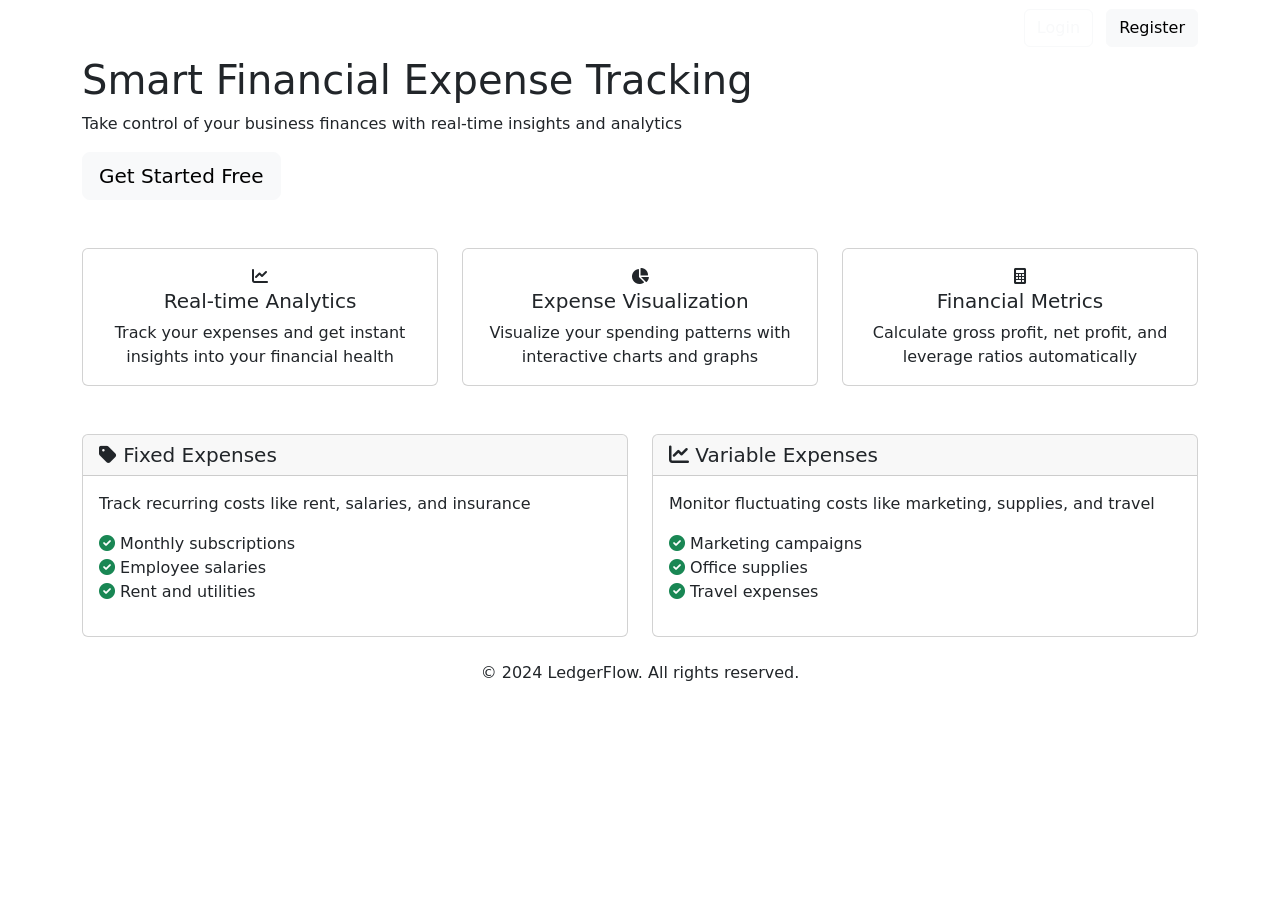
==== src/main/resources/templates/index.html @ 21f18061 "first commit" ====
<!DOCTYPE html>
<html lang="en" xmlns:th="http://www.thymeleaf.org">
<head>
    <meta charset="UTF-8">
    <meta name="viewport" content="width=device-width, initial-scale=1.0">
    <title>LedgerFlow - Smart Financial Management</title>
    <link href="https://cdn.jsdelivr.net/npm/bootstrap@5.1.3/dist/css/bootstrap.min.css" rel="stylesheet">
    <link rel="stylesheet" href="https://cdnjs.cloudflare.com/ajax/libs/font-awesome/6.0.0/css/all.min.css">
    <link rel="stylesheet" th:href="@{/css/style.css}">
</head>
<body>
    <nav class="navbar navbar-expand-lg navbar-dark">
        <div class="container">
            <a class="navbar-brand" th:href="@{/}">
                <i class="fas fa-book"></i> LedgerFlow
            </a>
            <div class="ms-auto">
                <a th:href="@{/login}" class="btn btn-outline-light me-2">Login</a>
                <a th:href="@{/register}" class="btn btn-light">Register</a>
            </div>
        </div>
    </nav>

    <div class="hero-section">
        <div class="container">
            <h1>Smart Financial Expense Tracking</h1>
            <p>Take control of your business finances with real-time insights and analytics</p>
            <a th:href="@{/register}" class="btn btn-light btn-lg">Get Started Free</a>
        </div>
    </div>

    <div class="container mt-5">
        <div class="row">
            <div class="col-md-4 mb-4">
                <div class="card text-center">
                    <div class="card-body">
                        <i class="fas fa-chart-line feature-icon"></i>
                        <h5 class="card-title">Real-time Analytics</h5>
                        <p class="card-text">Track your expenses and get instant insights into your financial health</p>
                    </div>
                </div>
            </div>
            <div class="col-md-4 mb-4">
                <div class="card text-center">
                    <div class="card-body">
                        <i class="fas fa-chart-pie feature-icon"></i>
                        <h5 class="card-title">Expense Visualization</h5>
                        <p class="card-text">Visualize your spending patterns with interactive charts and graphs</p>
                    </div>
                </div>
            </div>
            <div class="col-md-4 mb-4">
                <div class="card text-center">
                    <div class="card-body">
                        <i class="fas fa-calculator feature-icon"></i>
                        <h5 class="card-title">Financial Metrics</h5>
                        <p class="card-text">Calculate gross profit, net profit, and leverage ratios automatically</p>
                    </div>
                </div>
            </div>
        </div>

        <div class="row mt-4">
            <div class="col-md-6 mb-4">
                <div class="card">
                    <div class="card-header">
                        <h5 class="mb-0"><i class="fas fa-tag"></i> Fixed Expenses</h5>
                    </div>
                    <div class="card-body">
                        <p>Track recurring costs like rent, salaries, and insurance</p>
                        <ul class="list-unstyled">
                            <li><i class="fas fa-check-circle text-success"></i> Monthly subscriptions</li>
                            <li><i class="fas fa-check-circle text-success"></i> Employee salaries</li>
                            <li><i class="fas fa-check-circle text-success"></i> Rent and utilities</li>
                        </ul>
                    </div>
                </div>
            </div>
            <div class="col-md-6 mb-4">
                <div class="card">
                    <div class="card-header">
                        <h5 class="mb-0"><i class="fas fa-chart-line"></i> Variable Expenses</h5>
                    </div>
                    <div class="card-body">
                        <p>Monitor fluctuating costs like marketing, supplies, and travel</p>
                        <ul class="list-unstyled">
                            <li><i class="fas fa-check-circle text-success"></i> Marketing campaigns</li>
                            <li><i class="fas fa-check-circle text-success"></i> Office supplies</li>
                            <li><i class="fas fa-check-circle text-success"></i> Travel expenses</li>
                        </ul>
                    </div>
                </div>
            </div>
        </div>
    </div>

    <footer>
        <div class="container text-center">
            <p>&copy; 2024 LedgerFlow. All rights reserved.</p>
        </div>
    </footer>

    <script src="https://cdn.jsdelivr.net/npm/bootstrap@5.1.3/dist/js/bootstrap.bundle.min.js"></script>
</body>
</html>
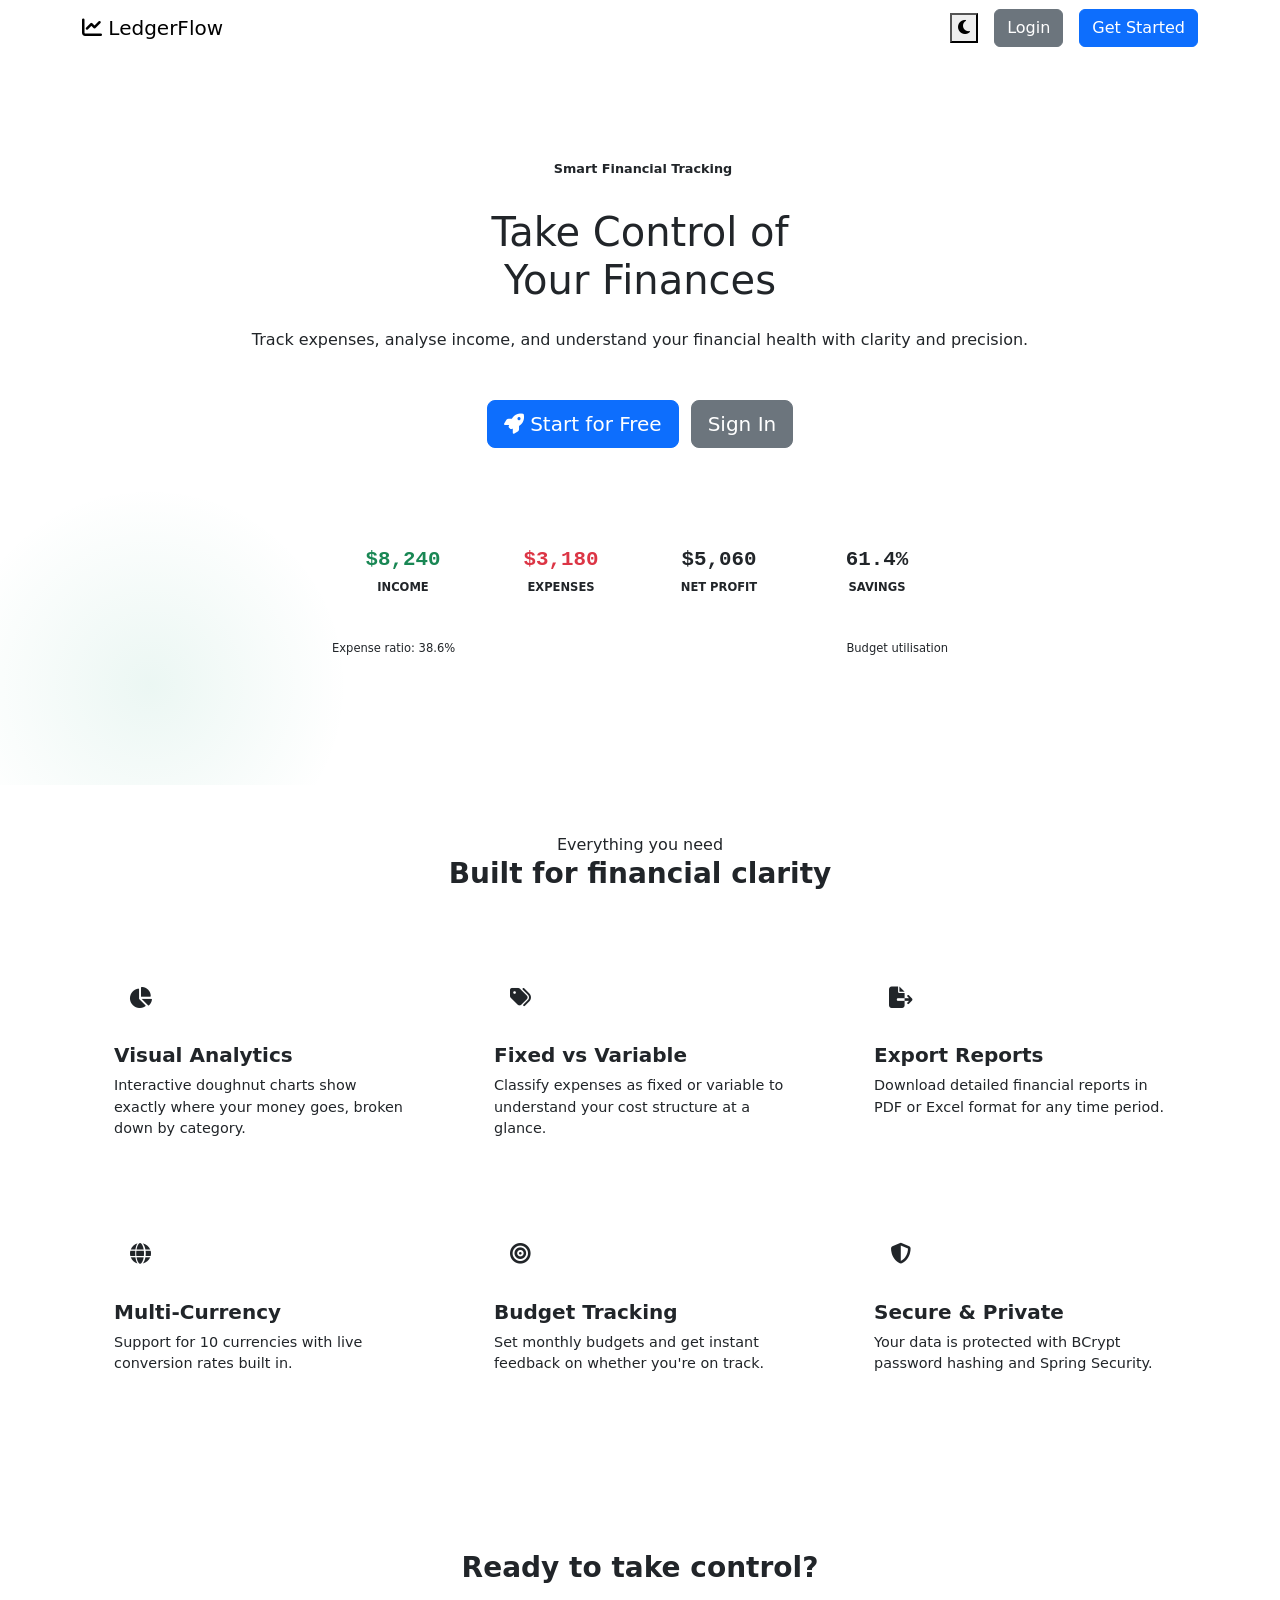
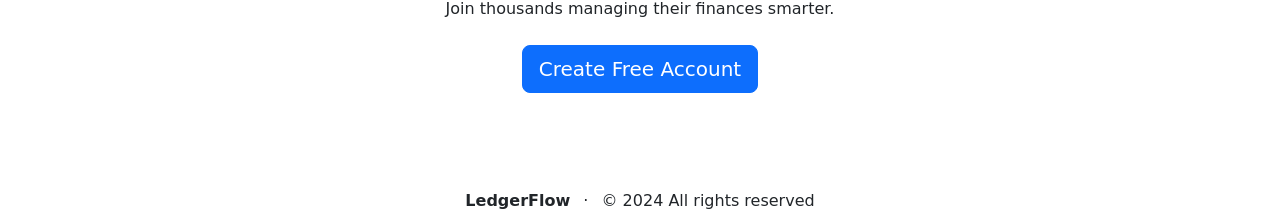
==== commit f36cbd26: "UI Change" ====
--- a/src/main/resources/templates/index.html
+++ b/src/main/resources/templates/index.html
@@ -1,105 +1,252 @@
 <!DOCTYPE html>
 <html lang="en" xmlns:th="http://www.thymeleaf.org">
 <head>
-    <meta charset="UTF-8">
-    <meta name="viewport" content="width=device-width, initial-scale=1.0">
-    <title>LedgerFlow - Smart Financial Management</title>
-    <link href="https://cdn.jsdelivr.net/npm/bootstrap@5.1.3/dist/css/bootstrap.min.css" rel="stylesheet">
-    <link rel="stylesheet" href="https://cdnjs.cloudflare.com/ajax/libs/font-awesome/6.0.0/css/all.min.css">
-    <link rel="stylesheet" th:href="@{/css/style.css}">
+  <meta charset="UTF-8">
+  <meta name="viewport" content="width=device-width, initial-scale=1.0">
+  <title>LedgerFlow — Smart Financial Management</title>
+  <link href="https://cdn.jsdelivr.net/npm/bootstrap@5.3.0/dist/css/bootstrap.min.css" rel="stylesheet">
+  <link rel="stylesheet" href="https://cdnjs.cloudflare.com/ajax/libs/font-awesome/6.4.0/css/all.min.css">
+  <link rel="stylesheet" th:href="@{/css/style.css}">
+  <style>
+    .hero-bg {
+      background: var(--bg-base);
+      position: relative;
+      overflow: hidden;
+    }
+    .hero-bg::before {
+      content: '';
+      position: absolute;
+      width: 600px; height: 600px;
+      border-radius: 50%;
+      background: radial-gradient(circle, var(--accent-glow) 0%, transparent 70%);
+      top: -200px; right: -100px;
+      pointer-events: none;
+    }
+    .hero-bg::after {
+      content: '';
+      position: absolute;
+      width: 400px; height: 400px;
+      border-radius: 50%;
+      background: radial-gradient(circle, rgba(5,150,105,0.08) 0%, transparent 70%);
+      bottom: -100px; left: -50px;
+      pointer-events: none;
+    }
+    .feature-card {
+      background: var(--bg-surface);
+      border: 1px solid var(--border);
+      border-radius: var(--radius-lg);
+      padding: 2rem;
+      height: 100%;
+      transition: var(--transition);
+    }
+    .feature-card:hover { transform: translateY(-4px); box-shadow: var(--shadow-lg); }
+    .feature-icon-wrap {
+      width: 52px; height: 52px;
+      border-radius: var(--radius-md);
+      display: flex; align-items: center; justify-content: center;
+      font-size: 1.3rem;
+      margin-bottom: 1.25rem;
+    }
+    .pill-badge {
+      display: inline-flex; align-items: center; gap: 6px;
+      background: var(--accent-light); color: var(--accent);
+      border-radius: 99px; padding: 5px 14px;
+      font-size: 0.8rem; font-weight: 600;
+      margin-bottom: 1.5rem;
+    }
+    .hero-actions { display: flex; gap: 12px; flex-wrap: wrap; justify-content: center; }
+    .cta-image {
+      background: var(--bg-surface);
+      border: 1px solid var(--border);
+      border-radius: var(--radius-xl);
+      padding: 2rem;
+      box-shadow: var(--shadow-xl);
+    }
+    .mini-stat {
+      background: var(--bg-surface-2);
+      border-radius: var(--radius-md);
+      padding: 1rem;
+      text-align: center;
+    }
+    .mini-stat-val { font-size: 1.3rem; font-weight: 700; font-family: 'DM Mono', monospace; }
+  </style>
 </head>
 <body>
-    <nav class="navbar navbar-expand-lg navbar-dark">
-        <div class="container">
-            <a class="navbar-brand" th:href="@{/}">
-                <i class="fas fa-book"></i> LedgerFlow
-            </a>
-            <div class="ms-auto">
-                <a th:href="@{/login}" class="btn btn-outline-light me-2">Login</a>
-                <a th:href="@{/register}" class="btn btn-light">Register</a>
-            </div>
-        </div>
-    </nav>
-
-    <div class="hero-section">
-        <div class="container">
-            <h1>Smart Financial Expense Tracking</h1>
-            <p>Take control of your business finances with real-time insights and analytics</p>
-            <a th:href="@{/register}" class="btn btn-light btn-lg">Get Started Free</a>
-        </div>
-    </div>
-
-    <div class="container mt-5">
-        <div class="row">
-            <div class="col-md-4 mb-4">
-                <div class="card text-center">
-                    <div class="card-body">
-                        <i class="fas fa-chart-line feature-icon"></i>
-                        <h5 class="card-title">Real-time Analytics</h5>
-                        <p class="card-text">Track your expenses and get instant insights into your financial health</p>
-                    </div>
-                </div>
-            </div>
-            <div class="col-md-4 mb-4">
-                <div class="card text-center">
-                    <div class="card-body">
-                        <i class="fas fa-chart-pie feature-icon"></i>
-                        <h5 class="card-title">Expense Visualization</h5>
-                        <p class="card-text">Visualize your spending patterns with interactive charts and graphs</p>
-                    </div>
-                </div>
-            </div>
-            <div class="col-md-4 mb-4">
-                <div class="card text-center">
-                    <div class="card-body">
-                        <i class="fas fa-calculator feature-icon"></i>
-                        <h5 class="card-title">Financial Metrics</h5>
-                        <p class="card-text">Calculate gross profit, net profit, and leverage ratios automatically</p>
-                    </div>
-                </div>
-            </div>
-        </div>
-
-        <div class="row mt-4">
-            <div class="col-md-6 mb-4">
-                <div class="card">
-                    <div class="card-header">
-                        <h5 class="mb-0"><i class="fas fa-tag"></i> Fixed Expenses</h5>
-                    </div>
-                    <div class="card-body">
-                        <p>Track recurring costs like rent, salaries, and insurance</p>
-                        <ul class="list-unstyled">
-                            <li><i class="fas fa-check-circle text-success"></i> Monthly subscriptions</li>
-                            <li><i class="fas fa-check-circle text-success"></i> Employee salaries</li>
-                            <li><i class="fas fa-check-circle text-success"></i> Rent and utilities</li>
-                        </ul>
-                    </div>
-                </div>
-            </div>
-            <div class="col-md-6 mb-4">
-                <div class="card">
-                    <div class="card-header">
-                        <h5 class="mb-0"><i class="fas fa-chart-line"></i> Variable Expenses</h5>
-                    </div>
-                    <div class="card-body">
-                        <p>Monitor fluctuating costs like marketing, supplies, and travel</p>
-                        <ul class="list-unstyled">
-                            <li><i class="fas fa-check-circle text-success"></i> Marketing campaigns</li>
-                            <li><i class="fas fa-check-circle text-success"></i> Office supplies</li>
-                            <li><i class="fas fa-check-circle text-success"></i> Travel expenses</li>
-                        </ul>
-                    </div>
-                </div>
-            </div>
-        </div>
-    </div>
-
-    <footer>
-        <div class="container text-center">
-            <p>&copy; 2024 LedgerFlow. All rights reserved.</p>
-        </div>
-    </footer>
-
-    <script src="https://cdn.jsdelivr.net/npm/bootstrap@5.1.3/dist/js/bootstrap.bundle.min.js"></script>
+  <!-- Navbar -->
+  <nav class="navbar navbar-expand-lg">
+    <div class="container d-flex align-items-center justify-content-between">
+      <a class="navbar-brand" th:href="@{/}">
+        <span class="brand-icon"><i class="fas fa-chart-line"></i></span>
+        LedgerFlow
+      </a>
+      <div class="d-flex align-items-center gap-3">
+        <button class="theme-toggle" onclick="toggleTheme()" title="Toggle theme">
+          <i class="fas fa-moon" id="themeIcon"></i>
+        </button>
+        <a th:href="@{/login}" class="btn btn-secondary">Login</a>
+        <a th:href="@{/register}" class="btn btn-primary">Get Started</a>
+      </div>
+    </div>
+  </nav>
+
+  <!-- Hero -->
+  <section class="hero-bg py-5">
+    <div class="container py-5 text-center position-relative" style="z-index:1;">
+      <div class="pill-badge">
+        <i class="fas fa-sparkles"></i> Smart Financial Tracking
+      </div>
+      <h1 class="hero-section" style="padding:0 0 1rem;" th:inline="none">
+        Take Control of<br>Your Finances
+      </h1>
+      <p class="hero-section" style="padding:0 0 2rem;">
+        Track expenses, analyse income, and understand your financial health with clarity and precision.
+      </p>
+      <div class="hero-actions">
+        <a th:href="@{/register}" class="btn btn-primary btn-lg">
+          <i class="fas fa-rocket"></i> Start for Free
+        </a>
+        <a th:href="@{/login}" class="btn btn-secondary btn-lg">
+          Sign In
+        </a>
+      </div>
+
+      <!-- Mini dashboard preview -->
+      <div class="cta-image mt-5 mx-auto" style="max-width:680px;">
+        <div class="row g-3">
+          <div class="col-3">
+            <div class="mini-stat">
+              <div class="mini-stat-val text-success">$8,240</div>
+              <div style="font-size:0.72rem;color:var(--text-muted);font-weight:600;text-transform:uppercase;margin-top:4px;">Income</div>
+            </div>
+          </div>
+          <div class="col-3">
+            <div class="mini-stat">
+              <div class="mini-stat-val text-danger">$3,180</div>
+              <div style="font-size:0.72rem;color:var(--text-muted);font-weight:600;text-transform:uppercase;margin-top:4px;">Expenses</div>
+            </div>
+          </div>
+          <div class="col-3">
+            <div class="mini-stat">
+              <div class="mini-stat-val" style="color:var(--accent);">$5,060</div>
+              <div style="font-size:0.72rem;color:var(--text-muted);font-weight:600;text-transform:uppercase;margin-top:4px;">Net Profit</div>
+            </div>
+          </div>
+          <div class="col-3">
+            <div class="mini-stat">
+              <div class="mini-stat-val" style="color:var(--warning);">61.4%</div>
+              <div style="font-size:0.72rem;color:var(--text-muted);font-weight:600;text-transform:uppercase;margin-top:4px;">Savings</div>
+            </div>
+          </div>
+        </div>
+        <div class="mt-3" style="background:var(--bg-surface-2);border-radius:var(--radius-md);height:8px;overflow:hidden;">
+          <div style="width:38.6%;height:100%;background:var(--danger);border-radius:var(--radius-md) 0 0 var(--radius-md);"></div>
+        </div>
+        <div class="d-flex justify-content-between mt-1" style="font-size:0.72rem;color:var(--text-muted);">
+          <span>Expense ratio: 38.6%</span>
+          <span>Budget utilisation</span>
+        </div>
+      </div>
+    </div>
+  </section>
+
+  <!-- Features -->
+  <section class="py-5">
+    <div class="container">
+      <div class="text-center mb-5">
+        <div class="section-title">Everything you need</div>
+        <h2 style="font-size:1.75rem;font-weight:700;">Built for financial clarity</h2>
+      </div>
+      <div class="row g-4">
+        <div class="col-md-4 fade-up fade-up-1">
+          <div class="feature-card">
+            <div class="feature-icon-wrap" style="background:var(--accent-light);color:var(--accent);">
+              <i class="fas fa-chart-pie"></i>
+            </div>
+            <h5 style="font-weight:700;margin-bottom:8px;">Visual Analytics</h5>
+            <p style="color:var(--text-secondary);font-size:0.9rem;margin:0;">
+              Interactive doughnut charts show exactly where your money goes, broken down by category.
+            </p>
+          </div>
+        </div>
+        <div class="col-md-4 fade-up fade-up-2">
+          <div class="feature-card">
+            <div class="feature-icon-wrap" style="background:var(--success-light);color:var(--success);">
+              <i class="fas fa-tags"></i>
+            </div>
+            <h5 style="font-weight:700;margin-bottom:8px;">Fixed vs Variable</h5>
+            <p style="color:var(--text-secondary);font-size:0.9rem;margin:0;">
+              Classify expenses as fixed or variable to understand your cost structure at a glance.
+            </p>
+          </div>
+        </div>
+        <div class="col-md-4 fade-up fade-up-3">
+          <div class="feature-card">
+            <div class="feature-icon-wrap" style="background:var(--warning-light);color:var(--warning);">
+              <i class="fas fa-file-export"></i>
+            </div>
+            <h5 style="font-weight:700;margin-bottom:8px;">Export Reports</h5>
+            <p style="color:var(--text-secondary);font-size:0.9rem;margin:0;">
+              Download detailed financial reports in PDF or Excel format for any time period.
+            </p>
+          </div>
+        </div>
+        <div class="col-md-4 fade-up fade-up-1">
+          <div class="feature-card">
+            <div class="feature-icon-wrap" style="background:var(--info-light);color:var(--info);">
+              <i class="fas fa-globe"></i>
+            </div>
+            <h5 style="font-weight:700;margin-bottom:8px;">Multi-Currency</h5>
+            <p style="color:var(--text-secondary);font-size:0.9rem;margin:0;">
+              Support for 10 currencies with live conversion rates built in.
+            </p>
+          </div>
+        </div>
+        <div class="col-md-4 fade-up fade-up-2">
+          <div class="feature-card">
+            <div class="feature-icon-wrap" style="background:var(--accent-light);color:var(--accent);">
+              <i class="fas fa-bullseye"></i>
+            </div>
+            <h5 style="font-weight:700;margin-bottom:8px;">Budget Tracking</h5>
+            <p style="color:var(--text-secondary);font-size:0.9rem;margin:0;">
+              Set monthly budgets and get instant feedback on whether you're on track.
+            </p>
+          </div>
+        </div>
+        <div class="col-md-4 fade-up fade-up-3">
+          <div class="feature-card">
+            <div class="feature-icon-wrap" style="background:var(--success-light);color:var(--success);">
+              <i class="fas fa-shield-halved"></i>
+            </div>
+            <h5 style="font-weight:700;margin-bottom:8px;">Secure & Private</h5>
+            <p style="color:var(--text-secondary);font-size:0.9rem;margin:0;">
+              Your data is protected with BCrypt password hashing and Spring Security.
+            </p>
+          </div>
+        </div>
+      </div>
+    </div>
+  </section>
+
+  <!-- CTA -->
+  <section class="py-5">
+    <div class="container">
+      <div class="text-center p-5" style="background:var(--accent-light);border-radius:var(--radius-xl);border:1px solid var(--accent);border-opacity:0.2;">
+        <h2 style="font-size:1.75rem;font-weight:700;margin-bottom:12px;">Ready to take control?</h2>
+        <p style="color:var(--text-secondary);margin-bottom:24px;">Join thousands managing their finances smarter.</p>
+        <a th:href="@{/register}" class="btn btn-primary btn-lg">Create Free Account</a>
+      </div>
+    </div>
+  </section>
+
+  <footer>
+    <div class="container text-center">
+      <span style="font-weight:600;color:var(--text-secondary);">LedgerFlow</span>
+      <span style="margin:0 8px;">·</span>
+      <span>&copy; 2024 All rights reserved</span>
+    </div>
+  </footer>
+
+  <script src="https://cdn.jsdelivr.net/npm/bootstrap@5.3.0/dist/js/bootstrap.bundle.min.js"></script>
+  <script th:src="@{/js/dashboard.js}"></script>
 </body>
 </html>
